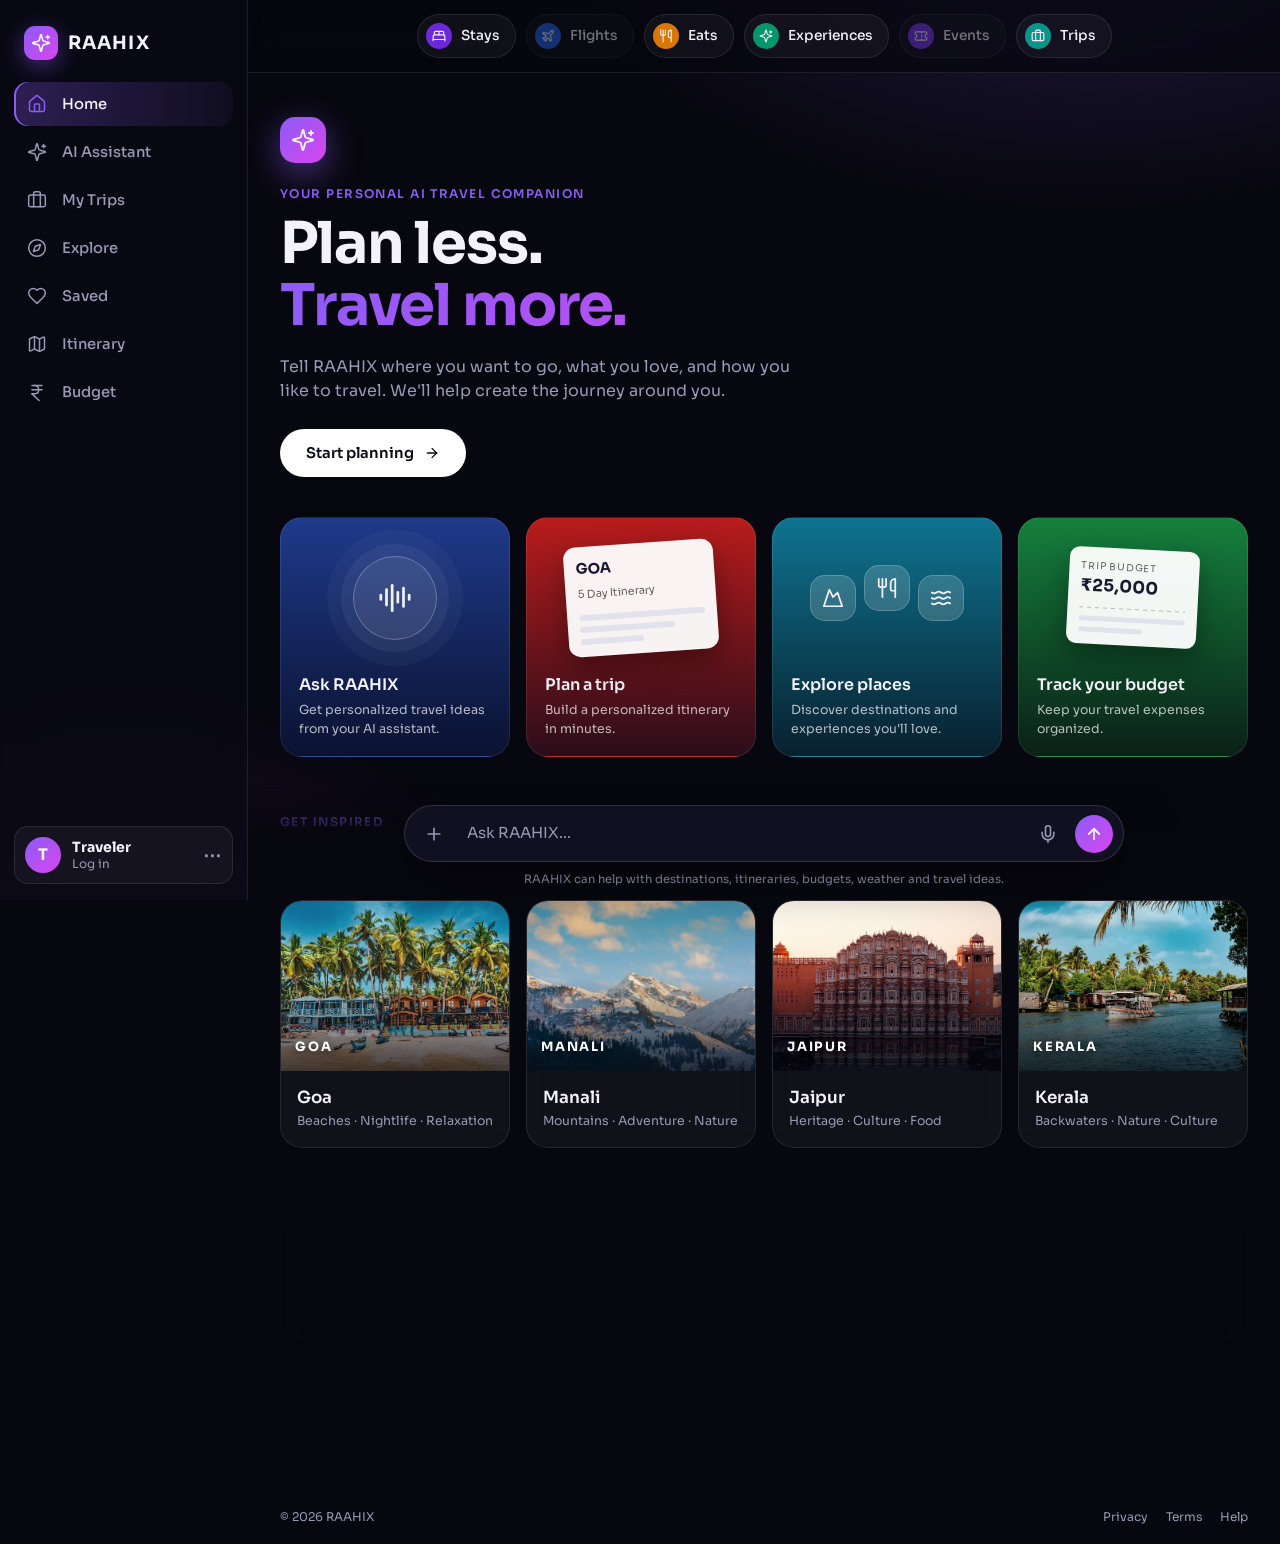
==== frontend/index.html @ d5798caa "RAAHIX frontend complete" ====
<!DOCTYPE html>
<html lang="en">
<head>
    <meta charset="UTF-8">
    <meta name="viewport" content="width=device-width, initial-scale=1.0">
    <title>RAAHIX — Your AI Travel Companion</title>
    <link rel="stylesheet" href="css/style.css">
</head>
<body>

    <div id="sidebar"></div>

    <main class="main-content">

        <!-- TOP CATEGORIES -->
        <header class="topbar">
            <div class="category-scroll">
                <a href="explore.html?cat=Stays" class="category"><span class="category-icon stay" data-icon="bed"></span>Stays</a>
                <button class="category" disabled title="Coming soon"><span class="category-icon flight" data-icon="plane"></span>Flights</button>
                <a href="explore.html?cat=Restaurants" class="category"><span class="category-icon food" data-icon="utensils"></span>Eats</a>
                <a href="explore.html?cat=Experiences" class="category"><span class="category-icon experience" data-icon="sparkles"></span>Experiences</a>
                <button class="category" disabled title="Coming soon"><span class="category-icon event" data-icon="ticket"></span>Events</button>
                <a href="dashboard.html" class="category"><span class="category-icon trip" data-icon="briefcase"></span>Trips</a>
            </div>
        </header>

        <section class="content-area">

            <!-- WELCOME -->
            <div class="welcome-section">
                <div class="welcome-icon" data-icon="sparkles"></div>
                <p class="eyebrow">YOUR PERSONAL AI TRAVEL COMPANION</p>
                <h1>Plan less. <span>Travel more.</span></h1>
                <p class="welcome-text">
                    Tell RAAHIX where you want to go, what you love,
                    and how you like to travel. We'll help create
                    the journey around you.
                </p>
                <a href="create-trip.html" class="setup-btn">Start planning <span data-icon="arrow-right"></span></a>
            </div>

            <!-- QUICK CARDS -->
            <div class="quick-cards">

                <a href="assistant.html" class="quick-card assistant-card">
                    <div class="card-visual">
                        <div class="voice-circle" data-icon="voice"></div>
                    </div>
                    <div class="quick-card-content">
                        <h3>Ask RAAHIX</h3>
                        <p>Get personalized travel ideas from your AI assistant.</p>
                    </div>
                    <span class="arrow" data-icon="arrow-right"></span>
                </a>

                <a href="create-trip.html" class="quick-card itinerary-card">
                    <div class="card-visual">
                        <div class="mini-itinerary">
                            <strong>GOA</strong>
                            <small>5 Day Itinerary</small>
                            <div class="mini-lines"><i></i><i></i><i></i></div>
                        </div>
                    </div>
                    <div class="quick-card-content">
                        <h3>Plan a trip</h3>
                        <p>Build a personalized itinerary in minutes.</p>
                    </div>
                    <span class="arrow" data-icon="arrow-right"></span>
                </a>

                <a href="explore.html" class="quick-card explore-card">
                    <div class="card-visual">
                        <div class="destination-pills">
                            <span data-icon="mountain"></span>
                            <span data-icon="utensils"></span>
                            <span data-icon="waves"></span>
                        </div>
                    </div>
                    <div class="quick-card-content">
                        <h3>Explore places</h3>
                        <p>Discover destinations and experiences you'll love.</p>
                    </div>
                    <span class="arrow" data-icon="arrow-right"></span>
                </a>

                <a href="budget.html" class="quick-card budget-card">
                    <div class="card-visual">
                        <div class="receipt">
                            <small>TRIP BUDGET</small>
                            <strong>₹25,000</strong>
                            <div></div>
                            <i></i>
                            <i></i>
                        </div>
                    </div>
                    <div class="quick-card-content">
                        <h3>Track your budget</h3>
                        <p>Keep your travel expenses organized.</p>
                    </div>
                    <span class="arrow" data-icon="arrow-right"></span>
                </a>

            </div>

            <!-- DESTINATIONS -->
            <section class="discover-section">

                <div class="section-header">
                    <div>
                        <p class="eyebrow">GET INSPIRED</p>
                        <h2>Where will you go next?</h2>
                    </div>
                    <a href="explore.html" class="view-all">View all →</a>
                </div>

                <div class="destination-grid">

                    <article class="destination-card">
                        <div class="destination-image goa"><span>GOA</span></div>
                        <div class="destination-details">
                            <h3>Goa</h3>
                            <p>Beaches · Nightlife · Relaxation</p>
                        </div>
                    </article>

                    <article class="destination-card">
                        <div class="destination-image manali"><span>MANALI</span></div>
                        <div class="destination-details">
                            <h3>Manali</h3>
                            <p>Mountains · Adventure · Nature</p>
                        </div>
                    </article>

                    <article class="destination-card">
                        <div class="destination-image jaipur"><span>JAIPUR</span></div>
                        <div class="destination-details">
                            <h3>Jaipur</h3>
                            <p>Heritage · Culture · Food</p>
                        </div>
                    </article>

                    <article class="destination-card">
                        <div class="destination-image kerala"><span>KERALA</span></div>
                        <div class="destination-details">
                            <h3>Kerala</h3>
                            <p>Backwaters · Nature · Culture</p>
                        </div>
                    </article>

                </div>

            </section>

            <!-- AI BANNER -->
            <section class="ai-banner">
                <div class="ai-banner-icon" data-icon="sparkles"></div>
                <div class="ai-banner-content">
                    <p class="eyebrow">RAAHIX AI</p>
                    <h2>Not sure where to go?</h2>
                    <p>
                        Tell us your mood, budget and available time.
                        RAAHIX will help you discover your next adventure.
                    </p>
                </div>
                <a href="assistant.html" class="ai-banner-btn">Ask RAAHIX →</a>
            </section>

        </section>


        <!-- CHAT INPUT -->
        <div class="chat-area">
            <div class="chat-box">
                <button class="chat-add" aria-label="Add" data-icon="plus"></button>
                <input type="text" placeholder="Ask RAAHIX...">
                <button class="chat-mic" aria-label="Voice" data-icon="mic"></button>
                <button class="chat-send" aria-label="Send" data-icon="arrow-up"></button>
            </div>
            <p class="chat-note">
                RAAHIX can help with destinations, itineraries, budgets, weather and travel ideas.
            </p>
        </div>

        <!-- FOOTER -->
        <footer class="app-footer">
            <span>© 2026 RAAHIX</span>
            <div>
                <a href="#">Privacy</a>
                <a href="#">Terms</a>
                <a href="#">Help</a>
            </div>
        </footer>

    </main>

    <script src="js/sidebar.js"></script>
    <script src="js/icons.js"></script>
    <script src="js/main.js"></script>
</body>
</html>
---- frontend/css/style.css ----
@import url("https://fonts.googleapis.com/css2?family=Sora:wght@400;500;600;700&display=swap");

:root {
  --bg: #07070f;
  --bg-2: #0d0d1c;
  --panel: rgba(255, 255, 255, 0.045);
  --panel-hover: rgba(255, 255, 255, 0.08);
  --line: rgba(255, 255, 255, 0.09);
  --text: #f3f2fb;
  --muted: #9a98b5;
  --violet: #8b5cf6;
  --violet-2: #6d28d9;
  --pink: #d946ef;
  --grad: linear-gradient(135deg, #8b5cf6, #d946ef);
  --sidebar-w: 248px;
  --r-lg: 22px;
  --r-md: 14px;
}

* { box-sizing: border-box; margin: 0; padding: 0; }
html { scroll-behavior: smooth; }

body {
  font-family: "Sora", system-ui, -apple-system, "Segoe UI", sans-serif;
  background:
    radial-gradient(900px 500px at 85% -10%, rgba(139, 92, 246, 0.22), transparent 60%),
    radial-gradient(700px 500px at 10% 110%, rgba(217, 70, 239, 0.12), transparent 60%),
    var(--bg);
  background-attachment: fixed;
  color: var(--text);
  min-height: 100vh;
  line-height: 1.5;
}

a { color: inherit; text-decoration: none; }
button { font: inherit; color: inherit; cursor: pointer; border: 0; background: none; }
:focus-visible { outline: 2px solid var(--violet); outline-offset: 2px; }

/* ============ SIDEBAR ============ */
.sidebar {
  position: fixed; inset: 0 auto 0 0;
  width: var(--sidebar-w);
  display: flex; flex-direction: column; justify-content: space-between;
  padding: 22px 14px 16px;
  background: rgba(10, 10, 22, 0.72);
  backdrop-filter: blur(22px);
  -webkit-backdrop-filter: blur(22px);
  border-right: 1px solid var(--line);
  z-index: 50;
}

.brand { display: flex; align-items: center; gap: 10px; padding: 4px 10px 22px; font-weight: 700; font-size: 1.15rem; letter-spacing: 0.06em; }
.brand-icon {
  width: 34px; height: 34px; border-radius: 11px;
  display: grid; place-items: center;
  background: var(--grad); font-size: 1rem;
  box-shadow: 0 6px 22px rgba(139, 92, 246, 0.45);
}

.sidebar-nav, .sidebar-bottom { display: flex; flex-direction: column; gap: 4px; }
.sidebar-nav { flex: 1; }

.nav-item {
  display: flex; align-items: center; gap: 14px;
  padding: 11px 12px; border-radius: var(--r-md);
  color: var(--muted); font-size: 0.92rem; font-weight: 500;
  transition: background 0.15s, color 0.15s;
}
.nav-item span:first-child { width: 22px; text-align: center; font-size: 1.05rem; }
.nav-item:hover { background: var(--panel); color: var(--text); }
.nav-item.active {
  background: linear-gradient(90deg, rgba(139, 92, 246, 0.28), rgba(139, 92, 246, 0.06));
  color: var(--text);
  box-shadow: inset 2px 0 0 var(--violet);
}

.profile-mini {
  display: flex; align-items: center; gap: 11px;
  margin-top: 10px; padding: 10px;
  background: var(--panel); border: 1px solid var(--line);
  border-radius: var(--r-md);
  transition: background 0.15s;
}
.profile-mini:hover { background: var(--panel-hover); }
.profile-avatar {
  width: 36px; height: 36px; border-radius: 50%;
  display: grid; place-items: center;
  background: var(--grad); font-weight: 700; flex-shrink: 0;
}
.profile-info { display: flex; flex-direction: column; line-height: 1.25; min-width: 0; }
.profile-info strong { font-size: 0.88rem; }
.profile-info small { color: var(--muted); font-size: 0.75rem; }
.more-icon { margin-left: auto; color: var(--muted); font-size: 0.7rem; letter-spacing: 1px; }

/* ============ MAIN ============ */
.main-content {
  margin-left: var(--sidebar-w);
  min-height: 100vh;
  display: flex; flex-direction: column;
}

.topbar {
  position: sticky; top: 0; z-index: 40;
  padding: 14px 32px;
  background: rgba(7, 7, 15, 0.7);
  backdrop-filter: blur(18px);
  -webkit-backdrop-filter: blur(18px);
  border-bottom: 1px solid var(--line);
}
.category-scroll {
  display: flex; justify-content: center; gap: 10px;
  overflow-x: auto; scrollbar-width: none;
}
.category-scroll::-webkit-scrollbar { display: none; }

.category {
  display: inline-flex; align-items: center; gap: 9px;
  padding: 8px 16px 8px 8px; border-radius: 999px;
  background: var(--panel); border: 1px solid var(--line);
  font-size: 0.86rem; font-weight: 500; white-space: nowrap;
  transition: background 0.15s, border-color 0.15s;
}
.category:hover { background: var(--panel-hover); }
.category.active { background: rgba(139, 92, 246, 0.18); border-color: rgba(139, 92, 246, 0.6); }
.category-icon {
  width: 26px; height: 26px; border-radius: 50%;
  display: grid; place-items: center; font-size: 0.8rem;
}
.category-icon.stay { background: #6d28d9; }
.category-icon.flight { background: #2563eb; }
.category-icon.food { background: #d97706; }
.category-icon.experience { background: #059669; }
.category-icon.event { background: #7c3aed; }
.category-icon.trip { background: #0d9488; }

.content-area {
  flex: 1;
  width: 100%; max-width: 1120px; margin: 0 auto;
  padding: 44px 32px 24px;
}

/* ============ WELCOME ============ */
.welcome-section { max-width: 720px; margin-bottom: 40px; }
.welcome-icon {
  width: 46px; height: 46px; border-radius: 15px;
  display: grid; place-items: center; margin-bottom: 22px;
  background: var(--grad); font-size: 1.2rem;
  box-shadow: 0 10px 34px rgba(139, 92, 246, 0.5);
}
.eyebrow { font-size: 0.75rem; letter-spacing: 0.12em; color: var(--violet); font-weight: 600; margin-bottom: 10px; }
.welcome-section h1 { font-size: clamp(2.2rem, 5vw, 3.6rem); line-height: 1.08; font-weight: 700; letter-spacing: -0.02em; }
.welcome-section h1 span {
  display: block;
  background: var(--grad); -webkit-background-clip: text; background-clip: text;
  -webkit-text-fill-color: transparent; color: transparent;
}
.welcome-text { margin: 18px 0 26px; color: var(--muted); max-width: 520px; font-size: 1rem; }
.setup-btn {
  display: inline-flex; align-items: center; gap: 10px;
  padding: 13px 26px; border-radius: 999px;
  background: #fff; color: #0b0b16; font-weight: 600; font-size: 0.92rem;
  transition: transform 0.15s, box-shadow 0.15s;
}
.setup-btn:hover { transform: translateY(-2px); box-shadow: 0 12px 30px rgba(139, 92, 246, 0.4); }

/* ============ QUICK CARDS ============ */
.quick-cards {
  display: grid; grid-template-columns: repeat(4, 1fr);
  gap: 16px; margin-bottom: 56px;
}
.quick-card {
  position: relative; display: flex; flex-direction: column;
  min-height: 240px; border-radius: var(--r-lg); overflow: hidden;
  border: 1px solid var(--line);
  transition: transform 0.2s, border-color 0.2s;
}
.quick-card:hover { transform: translateY(-4px); border-color: rgba(255, 255, 255, 0.25); }
.assistant-card { background: linear-gradient(180deg, #1e3a8a, #0b1230); }
.itinerary-card { background: linear-gradient(180deg, #b91c1c, #2a0d1a); }
.explore-card { background: linear-gradient(180deg, #0e7490, #08202f); }
.budget-card { background: linear-gradient(180deg, #15803d, #0a2016); }

.card-visual { flex: 1; display: grid; place-items: center; padding: 18px 18px 0; }
.quick-card-content { padding: 14px 18px 18px; }
.quick-card-content h3 { font-size: 1rem; font-weight: 600; margin-bottom: 4px; }
.quick-card-content p { font-size: 0.78rem; color: rgba(255, 255, 255, 0.7); }
.arrow {
  position: absolute; top: 14px; right: 14px;
  width: 30px; height: 30px; border-radius: 50%;
  display: grid; place-items: center;
  background: rgba(255, 255, 255, 0.16); backdrop-filter: blur(8px);
  opacity: 0; transform: translateX(-4px); transition: 0.2s;
}
.quick-card:hover .arrow { opacity: 1; transform: none; }

.voice-circle {
  width: 84px; height: 84px; border-radius: 50%;
  display: grid; place-items: center; font-size: 1.6rem;
  background: rgba(255, 255, 255, 0.14); border: 1px solid rgba(255, 255, 255, 0.25);
  box-shadow: 0 0 0 12px rgba(255, 255, 255, 0.05), 0 0 0 26px rgba(255, 255, 255, 0.03);
}
.mini-itinerary {
  width: 100%; max-width: 150px; padding: 12px; border-radius: 12px;
  background: rgba(255, 255, 255, 0.95); color: #1a1a2e;
  transform: rotate(-4deg); box-shadow: 0 12px 28px rgba(0, 0, 0, 0.35);
}
.mini-itinerary strong { display: block; font-size: 0.9rem; }
.mini-itinerary small { color: #666; font-size: 0.68rem; }
.mini-lines { margin-top: 10px; display: grid; gap: 6px; }
.mini-lines i { height: 6px; border-radius: 3px; background: #e2e2ec; }
.mini-lines i:nth-child(2) { width: 75%; }
.mini-lines i:nth-child(3) { width: 50%; }

.destination-pills { display: flex; gap: 8px; }
.destination-pills span {
  width: 46px; height: 46px; border-radius: 15px;
  display: grid; place-items: center; font-size: 1.4rem;
  background: rgba(255, 255, 255, 0.16); border: 1px solid rgba(255, 255, 255, 0.2);
}
.destination-pills span:nth-child(2) { transform: translateY(-10px); }

.receipt {
  width: 100%; max-width: 130px; padding: 12px; border-radius: 10px;
  background: rgba(255, 255, 255, 0.95); color: #1a1a2e;
  transform: rotate(3deg); box-shadow: 0 12px 28px rgba(0, 0, 0, 0.35);
}
.receipt small { display: block; font-size: 0.6rem; color: #666; letter-spacing: 0.08em; }
.receipt strong { font-size: 1.05rem; }
.receipt div { height: 1px; margin: 8px 0; background: repeating-linear-gradient(90deg, #bbb 0 4px, transparent 4px 8px); }
.receipt i { display: block; height: 5px; margin-top: 6px; border-radius: 3px; background: #e2e2ec; }
.receipt i + i { width: 60%; }

/* ============ DESTINATIONS ============ */
.discover-section { margin-bottom: 48px; }
.section-header { display: flex; justify-content: space-between; align-items: flex-end; margin-bottom: 20px; }
.section-header h2 { font-size: 1.6rem; font-weight: 700; letter-spacing: -0.01em; }
.view-all { color: var(--violet); font-size: 0.88rem; font-weight: 500; }
.view-all:hover { text-decoration: underline; }

.destination-grid { display: grid; grid-template-columns: repeat(4, 1fr); gap: 16px; }
.destination-card {
  border-radius: var(--r-lg); overflow: hidden;
  background: var(--panel); border: 1px solid var(--line);
  backdrop-filter: blur(12px);
  transition: transform 0.2s, border-color 0.2s;
}
.destination-card:hover { transform: translateY(-4px); border-color: rgba(139, 92, 246, 0.6); }
.destination-image {
  height: 170px; display: flex; align-items: flex-end; padding: 14px;
  font-weight: 700; letter-spacing: 0.14em; font-size: 0.8rem;
}
.destination-image.goa { background: linear-gradient(160deg, #f59e0b, #0ea5e9 70%, #0c4a6e); }
.destination-image.manali { background: linear-gradient(160deg, #94a3b8, #3b82f6 55%, #1e1b4b); }
.destination-image.jaipur { background: linear-gradient(160deg, #fb7185, #f97316 55%, #7c2d12); }
.destination-image.kerala { background: linear-gradient(160deg, #a3e635, #059669 55%, #064e3b); }
.destination-details { padding: 14px 16px 16px; }
.destination-details h3 { font-size: 1.05rem; font-weight: 600; }
.destination-details p { font-size: 0.78rem; color: var(--muted); margin-top: 2px; }

/* ============ AI BANNER ============ */
.ai-banner {
  display: flex; align-items: center; gap: 22px;
  padding: 28px 30px; border-radius: var(--r-lg);
  background: linear-gradient(120deg, rgba(109, 40, 217, 0.4), rgba(217, 70, 239, 0.16));
  border: 1px solid rgba(139, 92, 246, 0.4);
  backdrop-filter: blur(16px);
}
.ai-banner-icon {
  width: 56px; height: 56px; flex-shrink: 0; border-radius: 18px;
  display: grid; place-items: center; font-size: 1.5rem;
  background: var(--grad); box-shadow: 0 10px 30px rgba(139, 92, 246, 0.5);
}
.ai-banner-content { flex: 1; }
.ai-banner-content h2 { font-size: 1.35rem; margin-bottom: 4px; }
.ai-banner-content p:last-child { color: rgba(255, 255, 255, 0.72); font-size: 0.9rem; max-width: 520px; }
.ai-banner-btn {
  padding: 12px 24px; border-radius: 999px; white-space: nowrap;
  background: #fff; color: #0b0b16; font-weight: 600; font-size: 0.9rem;
  transition: transform 0.15s;
}
.ai-banner-btn:hover { transform: translateY(-2px); }

/* ============ CHAT INPUT ============ */
.chat-area {
  position: sticky; bottom: 0; z-index: 30;
  padding: 18px 32px 12px; text-align: center;
  background: linear-gradient(180deg, transparent, var(--bg) 45%);
}
.chat-box {
  display: flex; align-items: center; gap: 8px;
  max-width: 720px; margin: 0 auto; padding: 8px 10px;
  background: rgba(20, 20, 40, 0.75);
  border: 1px solid rgba(255, 255, 255, 0.14); border-radius: 999px;
  backdrop-filter: blur(20px); -webkit-backdrop-filter: blur(20px);
  box-shadow: 0 16px 50px rgba(0, 0, 0, 0.5);
  transition: border-color 0.2s, box-shadow 0.2s;
}
.chat-box:focus-within { border-color: var(--violet); box-shadow: 0 16px 50px rgba(139, 92, 246, 0.28); }
.chat-box input {
  flex: 1; min-width: 0; background: none; border: 0; outline: none;
  color: var(--text); font: inherit; font-size: 0.95rem; padding: 8px 6px;
}
.chat-box input::placeholder { color: var(--muted); }
.chat-add, .chat-mic, .chat-send {
  width: 38px; height: 38px; border-radius: 50%; flex-shrink: 0;
  display: grid; place-items: center; font-size: 1.1rem;
  transition: background 0.15s;
}
.chat-add, .chat-mic { color: var(--muted); }
.chat-add:hover, .chat-mic:hover { background: var(--panel-hover); color: var(--text); }
.chat-send { background: var(--grad); font-weight: 700; }
.chat-send:hover { filter: brightness(1.12); }
.chat-note { margin-top: 9px; font-size: 0.72rem; color: var(--muted); }

/* ============ FOOTER ============ */
.app-footer {
  display: flex; justify-content: space-between; align-items: center;
  padding: 10px 32px 18px; font-size: 0.75rem; color: var(--muted);
}
.app-footer div { display: flex; gap: 18px; }
.app-footer a:hover { color: var(--text); }

/* ============ RESPONSIVE ============ */
@media (max-width: 1100px) {
  .quick-cards, .destination-grid { grid-template-columns: repeat(2, 1fr); }
}

/* icon-only sidebar on tablets */
@media (max-width: 900px) {
  :root { --sidebar-w: 72px; }
  .brand span, .nav-item span:last-child, .profile-info, .more-icon { display: none; }
  .brand { justify-content: center; padding-inline: 0; }
  .nav-item { justify-content: center; padding: 12px 0; }
  .profile-mini { justify-content: center; padding: 8px; background: none; border: 0; }
  .ai-banner { flex-wrap: wrap; }
}

/* bottom navigation on phones */
@media (max-width: 600px) {
  .sidebar {
    inset: auto 0 0 0; width: 100%; height: 62px;
    flex-direction: row; align-items: center; padding: 0 6px;
    border-right: 0; border-top: 1px solid var(--line);
  }
  .brand, .sidebar-bottom { display: none; }
  .sidebar-nav { flex-direction: row; justify-content: space-around; overflow-x: auto; scrollbar-width: none; }
  .nav-item { padding: 10px 12px; }
  .main-content { margin-left: 0; padding-bottom: 62px; }
  .topbar { padding: 10px 14px; }
  .category-scroll { justify-content: flex-start; }
  .content-area { padding: 28px 16px 16px; }
  .quick-cards { grid-template-columns: repeat(2, 1fr); gap: 12px; }
  .quick-card { min-height: 200px; }
  .destination-grid { grid-template-columns: 1fr 1fr; gap: 12px; }
  .destination-image { height: 120px; }
  .ai-banner { padding: 22px 18px; }
  .ai-banner-btn { width: 100%; text-align: center; }
  .chat-area { bottom: 62px; padding: 12px 14px 8px; }
  .chat-note, .app-footer { display: none; }
}

@media (prefers-reduced-motion: reduce) {
  * { transition: none !important; scroll-behavior: auto !important; }
}

/* ============ ASSISTANT PAGE ============ */
.chat-page { height: 100vh; }

.chat-topbar { display: flex; align-items: center; justify-content: space-between; gap: 12px; }
.chat-title { font-size: 0.9rem; font-weight: 600; padding: 8px 12px; border-radius: 10px; }
.chat-title:hover { background: var(--panel); }

.trip-chips {
  display: flex; gap: 2px; padding: 4px;
  background: var(--panel); border: 1px solid var(--line); border-radius: 999px;
}
.chip { padding: 6px 16px; border-radius: 999px; font-size: 0.8rem; color: var(--muted); transition: 0.15s; }
.chip:hover { background: var(--panel-hover); color: var(--text); }

.create-trip-btn {
  padding: 9px 18px; border-radius: 999px; font-size: 0.85rem; font-weight: 600;
  background: #fff; color: #0b0b16; white-space: nowrap;
}

.chat-stage { flex: 1; overflow-y: auto; display: flex; flex-direction: column; }
.chat-hero { margin: auto; text-align: center; max-width: 520px; padding: 32px 24px; }
.chat-hero .welcome-icon { margin: 0 auto 22px; }
.chat-hero h1 { font-size: clamp(1.8rem, 4vw, 2.6rem); font-weight: 700; letter-spacing: -0.02em; }
.chat-hero p { color: var(--muted); margin: 12px 0 22px; }
.setup-pill {
  display: inline-block; padding: 8px 18px; border-radius: 999px; font-size: 0.82rem;
  background: var(--panel); border: 1px solid var(--line); transition: 0.15s;
}
.setup-pill:hover { background: var(--panel-hover); }

.messages { width: 100%; max-width: 720px; margin: 0 auto; padding: 24px 24px 8px; display: flex; flex-direction: column; gap: 14px; }
.msg { max-width: 85%; padding: 12px 16px; border-radius: 18px; font-size: 0.93rem; line-height: 1.55; }
.msg.user { align-self: flex-end; background: var(--grad); border-bottom-right-radius: 6px; }
.msg.bot { align-self: flex-start; background: var(--panel); border: 1px solid var(--line); border-bottom-left-radius: 6px; }

@media (max-width: 600px) {
  .chat-title, .create-trip-btn { display: none; }
  .chat-topbar { justify-content: center; }
}


/* ============ PAGE HEADER, TABS, EMPTY STATES ============ */
.page-head { display: flex; justify-content: space-between; align-items: center; margin-bottom: 24px; }
.page-head h1 { font-size: 1.9rem; font-weight: 700; letter-spacing: -0.01em; }

.tabs { display: flex; gap: 22px; border-bottom: 1px solid var(--line); margin-bottom: 22px; }
.tab {
  padding: 10px 2px; margin-bottom: -1px;
  color: var(--muted); font-weight: 500; font-size: 0.92rem;
  border-bottom: 2px solid transparent; transition: 0.15s;
}
.tab:hover { color: var(--text); }
.tab.active { color: var(--text); border-color: var(--violet); }

.tab-panel { display: none; }
.tab-panel.active { display: block; }

.filter-row { display: flex; justify-content: space-between; align-items: center; }

.toggle { display: inline-flex; align-items: center; gap: 10px; font-size: 0.85rem; color: var(--muted); cursor: pointer; }
.toggle input { position: absolute; opacity: 0; }
.toggle-track {
  width: 38px; height: 22px; border-radius: 999px; position: relative;
  background: var(--panel-hover); border: 1px solid var(--line); transition: 0.2s;
}
.toggle-track::after {
  content: ""; position: absolute; top: 2px; left: 2px;
  width: 16px; height: 16px; border-radius: 50%; background: #fff; transition: 0.2s;
}
.toggle input:checked + .toggle-track { background: var(--violet); }
.toggle input:checked + .toggle-track::after { transform: translateX(16px); }
.toggle input:focus-visible + .toggle-track { outline: 2px solid var(--violet); outline-offset: 2px; }

.filter-select {
  background: var(--panel); border: 1px solid var(--line); color: var(--text);
  border-radius: 10px; padding: 7px 12px; font: inherit; font-size: 0.85rem;
}
.filter-select option { background: #12121f; }

.empty-state { text-align: center; padding: 64px 20px; }
.empty-art {
  width: 96px; height: 96px; margin: 0 auto 20px; border-radius: 26px;
  display: grid; place-items: center; font-size: 3rem;
  background: linear-gradient(135deg, rgba(139, 92, 246, 0.3), rgba(217, 70, 239, 0.15));
  border: 1px solid rgba(139, 92, 246, 0.4);
}
.empty-state h3 { font-size: 1.1rem; margin-bottom: 6px; }
.empty-state p { color: var(--muted); font-size: 0.9rem; margin-bottom: 22px; }

/* ============ FORM PAGE ============ */
.form-page { max-width: 720px; }
.page-sub { color: var(--muted); font-size: 0.92rem; margin-top: 4px; }

.trip-form {
  display: flex; flex-direction: column; gap: 20px;
  padding: 28px; border-radius: var(--r-lg);
  background: var(--panel); border: 1px solid var(--line);
  backdrop-filter: blur(14px);
}
.field { display: flex; flex-direction: column; gap: 8px; flex: 1; }
.field-row { display: flex; gap: 16px; }
.field label { font-size: 0.85rem; font-weight: 500; color: var(--muted); }

.field input, .field select {
  width: 100%; padding: 12px 14px; font: inherit; font-size: 0.95rem;
  color: var(--text); background: rgba(255, 255, 255, 0.05);
  border: 1px solid var(--line); border-radius: var(--r-md); outline: none;
  color-scheme: dark; transition: border-color 0.15s, box-shadow 0.15s;
}
.field input::placeholder { color: #6f6d88; }
.field input:focus, .field select:focus {
  border-color: var(--violet); box-shadow: 0 0 0 3px rgba(139, 92, 246, 0.22);
}
.field input.invalid { border-color: #f87171; }
.field select option { background: #12121f; }

.style-chips { display: flex; flex-wrap: wrap; gap: 8px; }
.style-chip {
  padding: 8px 16px; border-radius: 999px; font-size: 0.85rem;
  background: var(--panel); border: 1px solid var(--line); color: var(--muted);
  transition: 0.15s;
}
.style-chip:hover { color: var(--text); background: var(--panel-hover); }
.style-chip.selected {
  color: var(--text); background: rgba(139, 92, 246, 0.25); border-color: var(--violet);
}

.form-message { min-height: 1.2em; font-size: 0.88rem; }
.form-message.error { color: #f87171; }
.form-message.success { color: #4ade80; }
.form-message a { text-decoration: underline; }

.form-actions { display: flex; justify-content: flex-end; align-items: center; gap: 12px; }
.btn-primary {
  padding: 12px 28px; border-radius: 999px; font-weight: 600; font-size: 0.92rem;
  background: var(--grad); transition: transform 0.15s, filter 0.15s;
}
.btn-primary:hover { transform: translateY(-2px); filter: brightness(1.1); }
.btn-ghost { padding: 12px 20px; border-radius: 999px; color: var(--muted); font-size: 0.92rem; }
.btn-ghost:hover { color: var(--text); }

@media (max-width: 600px) {
  .field-row { flex-direction: column; gap: 20px; }
  .trip-form { padding: 20px 16px; }
}

/* ============ TRIP CARDS ============ */
.trip-list { display: grid; grid-template-columns: repeat(auto-fill, minmax(260px, 1fr)); gap: 16px; margin-top: 22px; }
.trip-list:empty { display: none; }

.trip-card {
  display: flex; flex-direction: column; overflow: hidden;
  border-radius: var(--r-lg); background: var(--panel); border: 1px solid var(--line);
  transition: transform 0.2s, border-color 0.2s;
}
.trip-card:hover { transform: translateY(-3px); border-color: rgba(139, 92, 246, 0.6); }

.trip-cover { height: 110px; padding: 12px; display: flex; align-items: flex-start; }
.cover-0 { background: linear-gradient(135deg, #f59e0b, #0ea5e9); }
.cover-1 { background: linear-gradient(135deg, #94a3b8, #3b82f6 60%, #1e1b4b); }
.cover-2 { background: linear-gradient(135deg, #fb7185, #f97316); }
.cover-3 { background: linear-gradient(135deg, #a3e635, #059669); }
.cover-4 { background: linear-gradient(135deg, #8b5cf6, #d946ef); }
.cover-5 { background: linear-gradient(135deg, #22d3ee, #6d28d9); }

.trip-badge {
  padding: 4px 10px; border-radius: 999px; font-size: 0.72rem; font-weight: 600;
  background: rgba(0, 0, 0, 0.45); backdrop-filter: blur(8px);
}

.trip-body { padding: 16px; display: flex; flex-direction: column; gap: 6px; flex: 1; }
.trip-title { font-size: 1.15rem; font-weight: 600; }
.trip-title:hover { text-decoration: underline; }
.trip-dates, .trip-meta { font-size: 0.82rem; color: var(--muted); }

.trip-tags { display: flex; flex-wrap: wrap; gap: 6px; margin-top: 4px; }
.trip-tags span { padding: 3px 10px; border-radius: 999px; font-size: 0.72rem; background: rgba(139, 92, 246, 0.18); }

.trip-delete {
  align-self: flex-start; margin-top: auto; padding: 6px 0 0;
  font-size: 0.8rem; color: var(--muted);
}
.trip-delete:hover { color: #f87171; }

.list-note { grid-column: 1 / -1; text-align: center; color: var(--muted); padding: 40px 0; }

/* ============ BUDGET ============ */
.stat-grid.three { grid-template-columns: repeat(3, 1fr); margin-bottom: 18px; }

.progress { height: 10px; border-radius: 999px; background: var(--panel-hover); overflow: hidden; margin-bottom: 8px; }
.progress-bar { height: 100%; width: 0; background: var(--grad); transition: width 0.4s; }
.progress-bar.over { background: #f87171; }
.progress-note { color: var(--muted); font-size: 0.85rem; margin-bottom: 28px; }

.budget-grid { display: grid; grid-template-columns: 1fr 1fr; gap: 16px; align-items: start; }
.panel-card {
  padding: 22px; border-radius: var(--r-lg);
  background: var(--panel); border: 1px solid var(--line);
}
.panel-card h2 { font-size: 1.05rem; margin-bottom: 16px; }

.chart-wrap { position: relative; height: 300px; }
.chart-wrap[hidden] { display: none; }

.expense-form { display: grid; grid-template-columns: 1fr 1fr; gap: 10px; }
.expense-form input, .expense-form select {
  width: 100%; padding: 11px 14px; font: inherit; font-size: 0.9rem;
  color: var(--text); background: rgba(255, 255, 255, 0.05);
  border: 1px solid var(--line); border-radius: var(--r-md); outline: none; color-scheme: dark;
}
.expense-form input:focus, .expense-form select:focus { border-color: var(--violet); box-shadow: 0 0 0 3px rgba(139, 92, 246, 0.22); }
.expense-form select option { background: #12121f; }
.expense-form #expNote, .expense-form button { grid-column: 1 / -1; }
.expense-form .btn-primary { padding: 11px; }

.expense-list { list-style: none; margin-top: 14px; display: flex; flex-direction: column; gap: 6px; max-height: 280px; overflow-y: auto; }
.expense-list li {
  display: flex; align-items: center; gap: 10px; padding: 10px 12px;
  border-radius: 10px; background: rgba(255, 255, 255, 0.04); font-size: 0.88rem;
}
.cat-dot { width: 10px; height: 10px; border-radius: 50%; flex-shrink: 0; }
.exp-text { flex: 1; min-width: 0; overflow: hidden; text-overflow: ellipsis; white-space: nowrap; }
.exp-text small { color: var(--muted); margin-left: 6px; }
.exp-amount { font-weight: 600; }
.exp-remove { color: var(--muted); font-size: 0.78rem; }
.exp-remove:hover { color: #f87171; }

@media (max-width: 900px) { .budget-grid { grid-template-columns: 1fr; } }
@media (max-width: 500px) {
  .stat-grid.three { grid-template-columns: 1fr; }
  .expense-form { grid-template-columns: 1fr; }
}

/* ============ EXPLORE ============ */
.explore-bar { display: flex; gap: 12px; margin-bottom: 22px; }
.search-input {
  flex: 1; min-width: 0; padding: 11px 16px; font: inherit; font-size: 0.92rem;
  color: var(--text); background: var(--panel); border: 1px solid var(--line);
  border-radius: 999px; outline: none; transition: border-color 0.15s, box-shadow 0.15s;
}
.search-input::placeholder { color: #6f6d88; }
.search-input:focus { border-color: var(--violet); box-shadow: 0 0 0 3px rgba(139, 92, 246, 0.22); }

.result-count { color: var(--muted); font-size: 0.85rem; margin-bottom: 14px; }

.place-grid { display: grid; grid-template-columns: repeat(auto-fill, minmax(230px, 1fr)); gap: 16px; }

.place-card {
  display: flex; flex-direction: column; overflow: hidden;
  border-radius: var(--r-lg); background: var(--panel); border: 1px solid var(--line);
  transition: transform 0.2s, border-color 0.2s;
}
.place-card:hover { transform: translateY(-3px); border-color: rgba(139, 92, 246, 0.6); }

.place-cover {
  position: relative; height: 130px;
  display: grid; place-items: center; font-size: 3rem;
}
.place-cat {
  position: absolute; left: 12px; top: 12px;
  padding: 4px 10px; border-radius: 999px; font-size: 0.72rem; font-weight: 600;
  background: rgba(0, 0, 0, 0.45); backdrop-filter: blur(8px);
}
.heart-btn {
  position: absolute; right: 10px; top: 10px;
  width: 34px; height: 34px; border-radius: 50%;
  display: grid; place-items: center; font-size: 1.05rem;
  background: rgba(0, 0, 0, 0.45); backdrop-filter: blur(8px);
  transition: transform 0.15s, background 0.15s;
}
.heart-btn:hover { transform: scale(1.1); }
.heart-btn[aria-pressed="true"] { background: #fff; color: #e11d48; }

.place-body { padding: 14px 16px 16px; }
.place-body h3 { font-size: 1rem; font-weight: 600; }
.place-city { color: var(--violet); font-size: 0.8rem; margin: 2px 0 6px; }
.place-tags { color: var(--muted); font-size: 0.78rem; }

@media (max-width: 600px) { .explore-bar { flex-direction: column; } }

/* ============ SAVED ============ */
.tab-count {
  display: inline-block; min-width: 20px; margin-left: 6px; padding: 1px 7px;
  border-radius: 999px; font-size: 0.72rem; text-align: center;
  background: var(--panel-hover); color: var(--muted);
}
.tab.active .tab-count { background: rgba(139, 92, 246, 0.3); color: var(--text); }

/* ============ ITINERARY ============ */
.itin-head { display: flex; justify-content: space-between; align-items: flex-start; gap: 16px; flex-wrap: wrap; margin-bottom: 8px; }
.itin-head h2 { font-size: 1.5rem; }
.itin-actions { display: flex; gap: 10px; align-items: center; }

.btn-ghost-outline {
  padding: 9px 18px; border-radius: 999px; font-size: 0.85rem; font-weight: 500;
  border: 1px solid var(--line); background: var(--panel); white-space: nowrap; transition: 0.15s;
}
.btn-ghost-outline:hover { background: var(--panel-hover); }

.timeline { position: relative; margin-top: 18px; padding-left: 30px; display: flex; flex-direction: column; gap: 18px; }
.timeline::before {
  content: ""; position: absolute; left: 9px; top: 8px; bottom: 8px; width: 2px;
  background: linear-gradient(180deg, var(--violet), rgba(139, 92, 246, 0.1));
}

.tl-day { position: relative; padding: 16px 18px; border-radius: var(--r-md); background: var(--panel); border: 1px solid var(--line); }
.tl-day::before {
  content: ""; position: absolute; left: -29px; top: 20px; width: 12px; height: 12px;
  border-radius: 50%; background: var(--violet); box-shadow: 0 0 0 4px rgba(139, 92, 246, 0.25);
}
.tl-day.empty::before { background: var(--panel-hover); box-shadow: none; border: 2px solid var(--line); }

.tl-day h3 { font-size: 1rem; }
.tl-day h3 small { color: var(--muted); font-weight: 400; margin-left: 8px; font-size: 0.8rem; }

.tl-list { list-style: none; margin-top: 10px; display: flex; flex-direction: column; gap: 6px; }
.tl-list li { padding: 8px 12px; border-radius: 10px; font-size: 0.9rem; background: rgba(139, 92, 246, 0.12); }

.tl-empty { margin-top: 6px; color: var(--muted); font-size: 0.85rem; }
.tl-empty a { color: var(--violet); text-decoration: underline; }

@media (max-width: 600px) {
  .timeline { padding-left: 24px; }
  .tl-day::before { left: -23px; }
  .itin-actions { width: 100%; }
}

/* ============ TRIP DETAILS ============ */
.back-link { display: inline-block; margin-bottom: 18px; color: var(--muted); font-size: 0.88rem; }
.back-link:hover { color: var(--text); }

.detail-hero {
  display: flex; flex-direction: column; justify-content: flex-end; gap: 6px;
  min-height: 190px; padding: 28px; border-radius: var(--r-lg); margin-bottom: 18px;
  position: relative; overflow: hidden;
}
.detail-hero::after {
  content: ""; position: absolute; inset: 0;
  background: linear-gradient(180deg, transparent 30%, rgba(7, 7, 15, 0.7));
}
.detail-hero > * { position: relative; z-index: 1; }
.detail-hero h1 { font-size: clamp(1.8rem, 4vw, 2.6rem); font-weight: 700; letter-spacing: -0.02em; }
.detail-hero p { color: rgba(255, 255, 255, 0.85); font-size: 0.95rem; }
.detail-hero .trip-badge { align-self: flex-start; margin-bottom: 6px; }

.stat-grid { display: grid; grid-template-columns: repeat(4, 1fr); gap: 12px; margin-bottom: 32px; }
.stat {
  padding: 16px; border-radius: var(--r-md);
  background: var(--panel); border: 1px solid var(--line);
}
.stat small { display: block; color: var(--muted); font-size: 0.75rem; margin-bottom: 4px; }
.stat strong { font-size: 1.1rem; }

.detail-head { display: flex; justify-content: space-between; align-items: center; margin-bottom: 14px; gap: 12px; }
.detail-head h2 { font-size: 1.3rem; }

.day-list { display: flex; flex-direction: column; gap: 12px; }
.day-card {
  padding: 18px; border-radius: var(--r-md);
  background: var(--panel); border: 1px solid var(--line);
}
.day-card h3 { font-size: 1rem; }
.day-card h3 small { color: var(--muted); font-weight: 400; margin-left: 8px; font-size: 0.8rem; }

.activity-list { list-style: none; margin: 12px 0; display: flex; flex-direction: column; gap: 6px; }
.activity-list:empty { display: none; }
.activity-list li {
  display: flex; justify-content: space-between; align-items: center; gap: 10px;
  padding: 9px 12px; border-radius: 10px; font-size: 0.9rem;
  background: rgba(139, 92, 246, 0.12);
}
.activity-remove { color: var(--muted); font-size: 0.8rem; }
.activity-remove:hover { color: #f87171; }

.activity-form { display: flex; gap: 8px; margin-top: 10px; }
.activity-form input {
  flex: 1; min-width: 0; padding: 10px 14px; font: inherit; font-size: 0.88rem;
  color: var(--text); background: rgba(255, 255, 255, 0.05);
  border: 1px solid var(--line); border-radius: 999px; outline: none;
}
.activity-form input:focus { border-color: var(--violet); }
.activity-form button {
  padding: 10px 18px; border-radius: 999px; font-size: 0.85rem; font-weight: 600;
  background: var(--panel-hover); border: 1px solid var(--line);
}
.activity-form button:hover { background: rgba(139, 92, 246, 0.3); }

@media (max-width: 700px) {
  .stat-grid { grid-template-columns: repeat(2, 1fr); }
  .detail-hero { padding: 20px; }
}

/* ============ LOGIN / REGISTER ============ */
.auth-page { display: grid; place-items: center; min-height: 100vh; padding: 24px; }
.auth-wrap { width: 100%; max-width: 420px; display: flex; flex-direction: column; align-items: center; gap: 22px; }

.auth-brand { display: flex; align-items: center; gap: 10px; font-weight: 700; font-size: 1.15rem; letter-spacing: 0.06em; }

.auth-card {
  width: 100%; padding: 30px; display: flex; flex-direction: column; gap: 10px;
  border-radius: var(--r-lg); background: var(--panel); border: 1px solid var(--line);
  backdrop-filter: blur(16px); -webkit-backdrop-filter: blur(16px);
}
.auth-card h1 { font-size: 1.6rem; font-weight: 700; letter-spacing: -0.01em; }
.auth-card form { display: flex; flex-direction: column; gap: 16px; margin-top: 10px; }
.auth-card .btn-primary { width: 100%; padding: 13px; }

.auth-switch { text-align: center; font-size: 0.88rem; color: var(--muted); margin-top: 8px; }
.auth-switch a { color: var(--text); font-weight: 600; text-decoration: underline; }
.auth-demo { text-align: center; font-size: 0.75rem; color: var(--muted); line-height: 1.5; }

/* ============ PROFILE ============ */
.guest-actions { display: flex; justify-content: center; align-items: center; gap: 12px; flex-wrap: wrap; }

.profile-card {
  display: flex; align-items: center; gap: 20px; margin-bottom: 18px; padding: 24px;
  border-radius: var(--r-lg); background: var(--panel); border: 1px solid var(--line);
}
.profile-card h2 { font-size: 1.4rem; overflow-wrap: anywhere; }
.profile-card .page-sub { overflow-wrap: anywhere; }
.profile-big-avatar {
  width: 72px; height: 72px; border-radius: 50%; flex-shrink: 0;
  display: grid; place-items: center; font-size: 1.8rem; font-weight: 700;
  background: var(--grad); box-shadow: 0 10px 30px rgba(139, 92, 246, 0.4);
}

.profile-section { margin-top: 16px; }
.name-form { display: flex; gap: 10px; }
.name-form input {
  flex: 1; min-width: 0; padding: 12px 14px; font: inherit; font-size: 0.95rem;
  color: var(--text); background: rgba(255, 255, 255, 0.05);
  border: 1px solid var(--line); border-radius: var(--r-md); outline: none;
}
.name-form input:focus { border-color: var(--violet); box-shadow: 0 0 0 3px rgba(139, 92, 246, 0.22); }
.name-form .btn-primary { padding: 12px 22px; }

.account-actions { display: flex; gap: 12px; flex-wrap: wrap; margin-bottom: 12px; }
.danger-btn {
  padding: 9px 18px; border-radius: 999px; font-size: 0.85rem; font-weight: 500;
  color: #f87171; border: 1px solid rgba(248, 113, 113, 0.4); background: rgba(248, 113, 113, 0.08);
  transition: 0.15s;
}
.danger-btn:hover { background: rgba(248, 113, 113, 0.18); }
.auth-demo.left { text-align: left; }

@media (max-width: 500px) {
  .name-form { flex-direction: column; }
  .profile-card { flex-direction: column; text-align: center; }
}

/* ============ ICONS ============ */
.nav-icon {
  width: 20px; height: 20px; display: block;
  fill: none; stroke: currentColor; stroke-width: 1.8;
  stroke-linecap: round; stroke-linejoin: round;
}
.nav-item span:first-child { display: grid; place-items: center; }
.nav-item.active .nav-icon { stroke: var(--violet); }



/* ============ DESTINATION PHOTOS ============ */
.destination-image {
  background-size: cover;
  background-position: center;
  color: #fff;
  text-shadow: 0 2px 10px rgba(0, 0, 0, 0.6);
}
.destination-image.goa {
  background:
    linear-gradient(180deg, transparent 45%, rgba(7, 7, 15, 0.75)),
    url("../assets/images/goa.jpg") center / cover,
    linear-gradient(160deg, #f59e0b, #0ea5e9 70%, #0c4a6e);
}
.destination-image.manali {
  background:
    linear-gradient(180deg, transparent 45%, rgba(7, 7, 15, 0.75)),
    url("../assets/images/manali.jpg") center / cover,
    linear-gradient(160deg, #94a3b8, #3b82f6 55%, #1e1b4b);
}
.destination-image.jaipur {
  background:
    linear-gradient(180deg, transparent 45%, rgba(7, 7, 15, 0.75)),
    url("../assets/images/jaipur.jpg") center / cover,
    linear-gradient(160deg, #fb7185, #f97316 55%, #7c2d12);
}
.destination-image.kerala {
  background:
    linear-gradient(180deg, transparent 45%, rgba(7, 7, 15, 0.75)),
    url("../assets/images/kerala.jpg") center / cover,
    linear-gradient(160deg, #a3e635, #059669 55%, #064e3b);
}

/* ============ UI ICONS (data-icon) ============ */
.ui-icon {
  width: 18px; height: 18px; display: block;
  fill: none; stroke: currentColor; stroke-width: 1.9;
  stroke-linecap: round; stroke-linejoin: round;
}
.category-icon .ui-icon { width: 14px; height: 14px; }
.welcome-icon .ui-icon, .ai-banner-icon .ui-icon { width: 24px; height: 24px; }
.voice-circle .ui-icon { width: 34px; height: 34px; }
.destination-pills .ui-icon { width: 22px; height: 22px; }
.arrow .ui-icon, .setup-btn .ui-icon { width: 16px; height: 16px; }
.chat-add .ui-icon, .chat-mic .ui-icon { width: 20px; height: 20px; }
.chat-send .ui-icon { width: 18px; height: 18px; stroke-width: 2.4; }
.brand-icon .nav-icon { stroke: #fff; }


/* ============ MOBILE FIX ============ */
.chat-page { height: 100vh; height: 100dvh; }

/* ============ CATEGORY LINKS ============ */
.category:disabled { opacity: 0.45; cursor: not-allowed; }
.category:disabled:hover { background: var(--panel); }
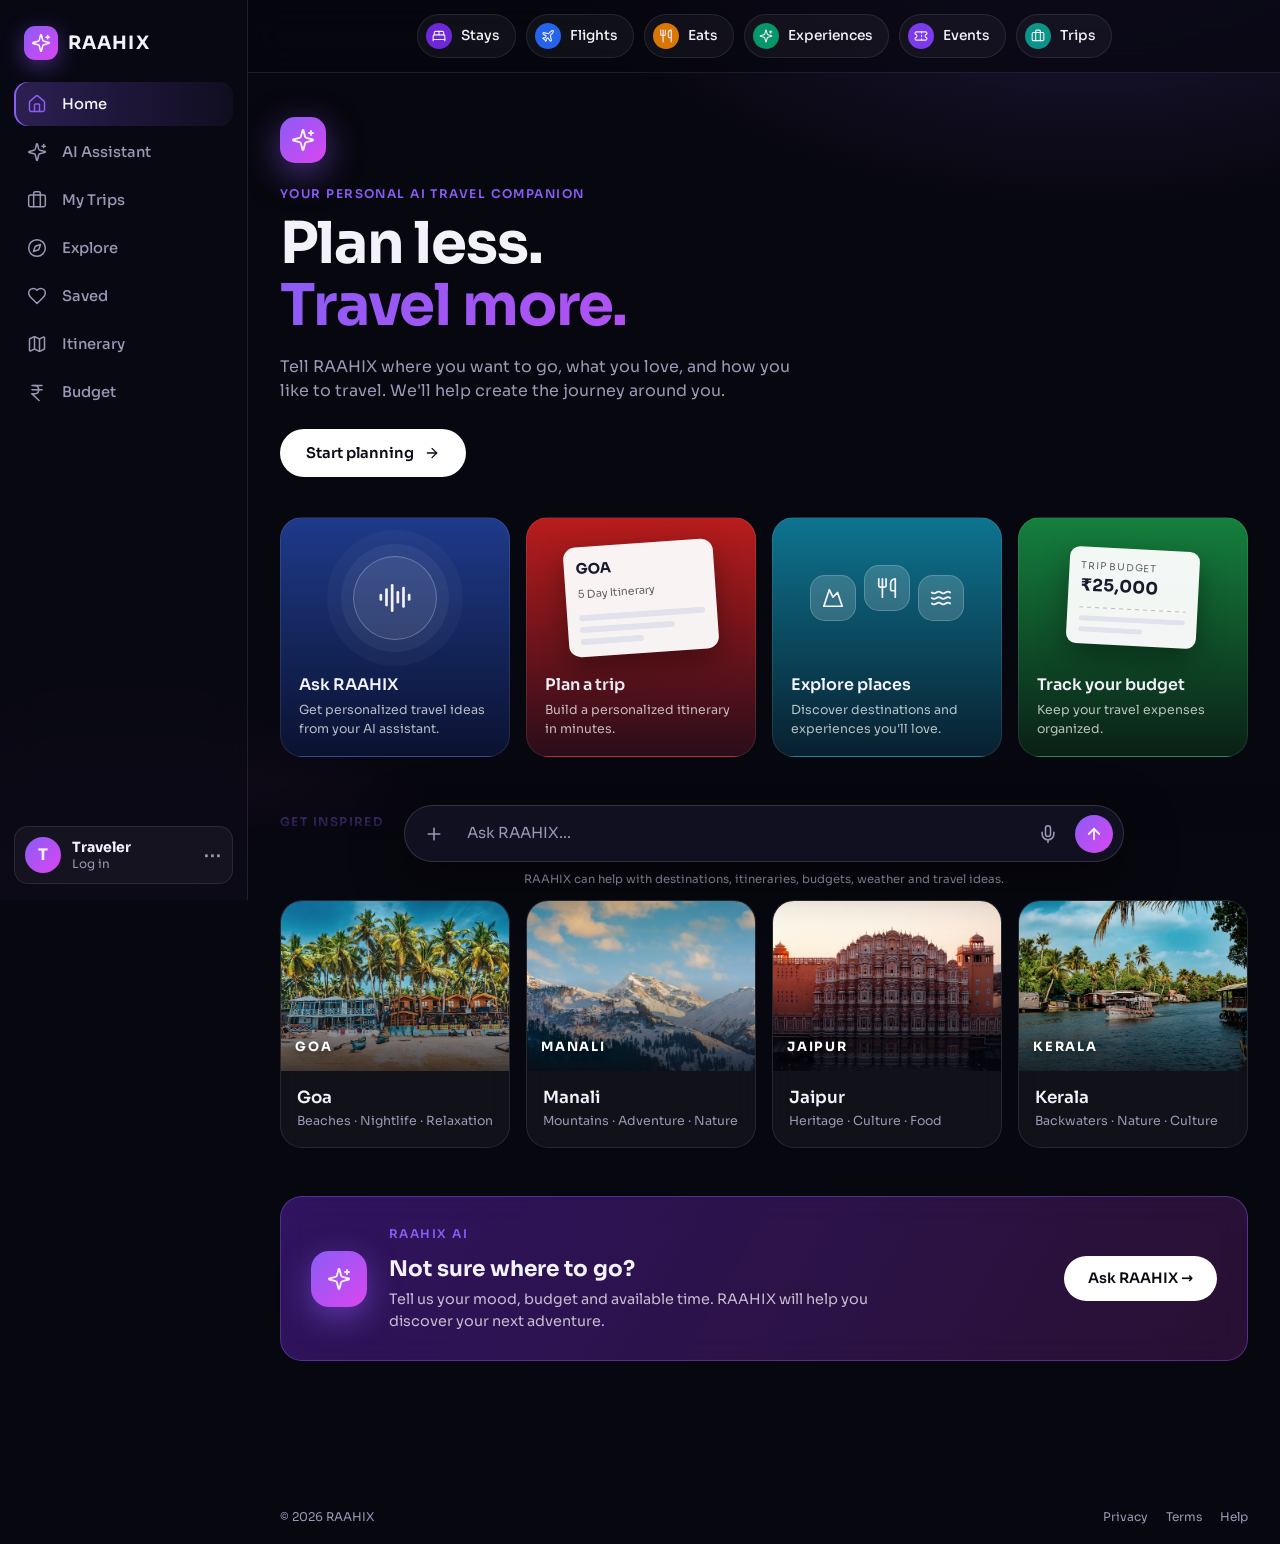
==== commit 792fe1f5: "Flights and Events pages" ====
--- a/frontend/index.html
+++ b/frontend/index.html
@@ -16,10 +16,10 @@
         <header class="topbar">
             <div class="category-scroll">
                 <a href="explore.html?cat=Stays" class="category"><span class="category-icon stay" data-icon="bed"></span>Stays</a>
-                <button class="category" disabled title="Coming soon"><span class="category-icon flight" data-icon="plane"></span>Flights</button>
+                <a href="flights.html" class="category"><span class="category-icon flight" data-icon="plane"></span>Flights</a>
                 <a href="explore.html?cat=Restaurants" class="category"><span class="category-icon food" data-icon="utensils"></span>Eats</a>
                 <a href="explore.html?cat=Experiences" class="category"><span class="category-icon experience" data-icon="sparkles"></span>Experiences</a>
-                <button class="category" disabled title="Coming soon"><span class="category-icon event" data-icon="ticket"></span>Events</button>
+                <a href="events.html" class="category"><span class="category-icon event" data-icon="ticket"></span>Events</a>
                 <a href="dashboard.html" class="category"><span class="category-icon trip" data-icon="briefcase"></span>Trips</a>
             </div>
         </header>
--- a/frontend/css/style.css
+++ b/frontend/css/style.css
@@ -877,4 +877,74 @@
 
 /* ============ CATEGORY LINKS ============ */
 .category:disabled { opacity: 0.45; cursor: not-allowed; }
-.category:disabled:hover { background: var(--panel); }+.category:disabled:hover { background: var(--panel); }
+
+/* ============ CHAT MESSAGES (AI) ============ */
+.msg { white-space: pre-wrap; overflow-wrap: anywhere; }
+.msg.bot.error { color: #f87171; border-color: rgba(248, 113, 113, 0.4); }
+
+/* ============ WEATHER ============ */
+.weather-section { margin-bottom: 32px; }
+.weather-note { color: var(--muted); font-size: 0.85rem; margin: 4px 0 12px; }
+
+.weather-row { display: grid; grid-template-columns: repeat(auto-fill, minmax(120px, 1fr)); gap: 10px; }
+.weather-card {
+  display: flex; flex-direction: column; align-items: center; gap: 4px;
+  padding: 14px 8px; text-align: center;
+  border-radius: var(--r-md); background: var(--panel); border: 1px solid var(--line);
+}
+.weather-card small { color: var(--muted); font-size: 0.75rem; }
+.weather-card strong { font-size: 0.95rem; }
+.weather-icon { font-size: 1.8rem; line-height: 1.2; }
+.weather-rain { color: #38bdf8 !important; }
+
+.weather-row + .weather-note { margin-top: 12px; }
+
+/* ============ PLACE DETAILS ============ */
+/* Card ke title par link, jo poore card ko clickable bana deta hai (heart alag kaam karta hai) */
+.place-card { position: relative; }
+.place-link { color: inherit; }
+.place-link::after { content: ""; position: absolute; inset: 0; z-index: 1; }
+.place-link:focus-visible { outline: none; }
+.place-card:focus-within { border-color: var(--violet); }
+.place-card .heart-btn { z-index: 2; }
+
+.detail-hero .place-emoji { position: absolute; right: 28px; top: 20px; font-size: 4rem; z-index: 1; }
+.place-actions { display: flex; flex-wrap: wrap; gap: 10px; margin-bottom: 28px; }
+.btn-ghost-outline.saved { background: rgba(139, 92, 246, 0.25); border-color: var(--violet); }
+
+.place-section { margin-bottom: 28px; }
+.place-section h2 { font-size: 1.2rem; margin-bottom: 10px; }
+.place-about { color: #cfcde6; max-width: 70ch; line-height: 1.7; margin-bottom: 12px; }
+
+.tips-list { list-style: none; display: flex; flex-direction: column; gap: 8px; max-width: 70ch; margin-bottom: 8px; }
+.tips-list li { padding: 10px 14px; border-radius: 10px; font-size: 0.9rem; background: rgba(139, 92, 246, 0.12); }
+
+@media (max-width: 600px) {
+  .detail-hero .place-emoji { font-size: 3rem; right: 18px; }
+}
+
+/* ============ EXPLORE (infinite scroll), PLACE INFO, FLIGHTS, EVENTS ============ */
+.city-go { padding: 11px 22px; white-space: nowrap; }
+.filter-input { width: 100%; margin-bottom: 18px; }
+.sentinel { height: 1px; }
+.attribution { color: var(--muted); font-size: 0.72rem; margin-top: 18px; text-align: center; }
+.place-tags { display: -webkit-box; -webkit-line-clamp: 2; -webkit-box-orient: vertical; overflow: hidden; }
+
+.info-rows { display: grid; gap: 10px; max-width: 70ch; margin-bottom: 8px; }
+.info-row {
+  display: flex; gap: 14px; padding: 12px 14px; font-size: 0.9rem;
+  border-radius: 10px; background: var(--panel); border: 1px solid var(--line);
+}
+.info-label { color: var(--muted); min-width: 70px; }
+.info-row > :last-child { overflow-wrap: anywhere; }
+.info-row a { color: var(--violet); text-decoration: underline; }
+
+/* Events */
+.event-card { padding: 18px; border-radius: var(--r-lg); background: var(--panel); border: 1px solid var(--line); display: flex; flex-direction: column; gap: 8px; }
+.event-card h3 { font-size: 1.05rem; }
+.event-when { color: var(--violet); font-size: 0.8rem; font-weight: 600; }
+.event-where { color: var(--muted); font-size: 0.82rem; }
+.event-about { font-size: 0.88rem; color: #cfcde6; line-height: 1.6; }
+.event-tip { font-size: 0.8rem; padding: 8px 12px; border-radius: 10px; background: rgba(139, 92, 246, 0.12); }
+.month-badge { align-self: flex-start; padding: 3px 10px; border-radius: 999px; font-size: 0.72rem; font-weight: 600; background: var(--grad); }
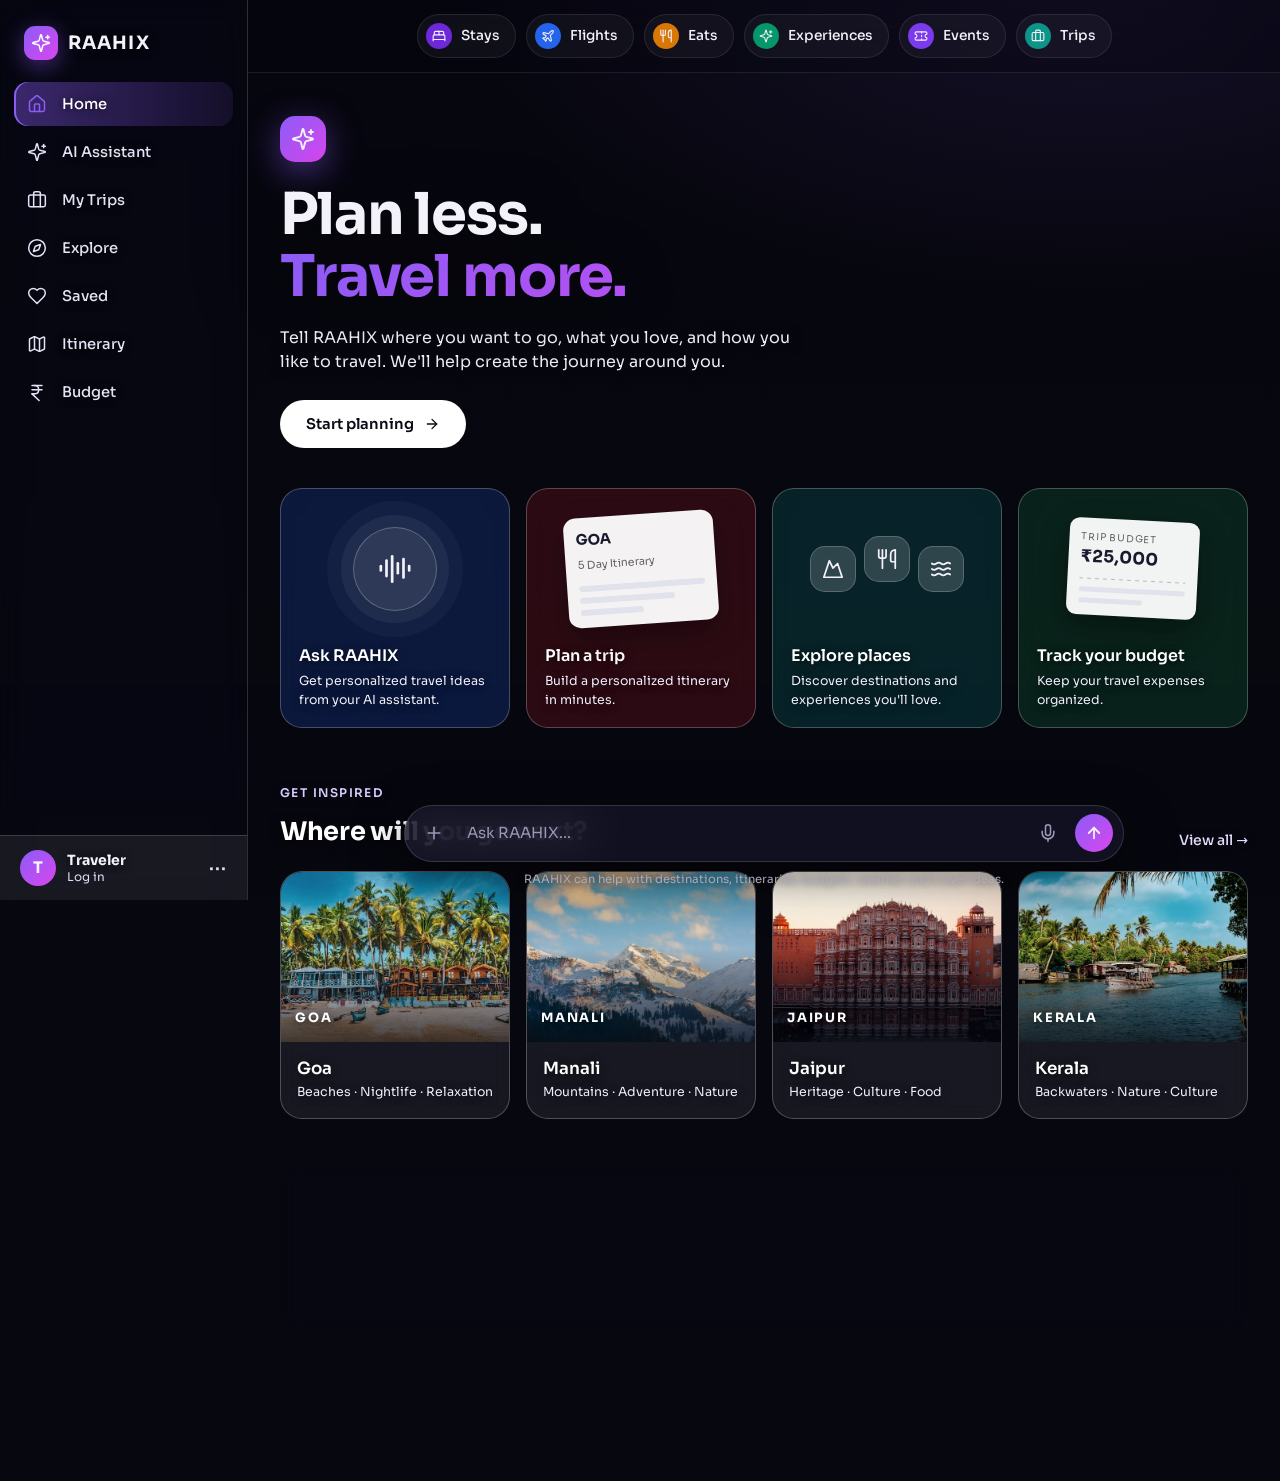
==== commit 3bb236ae: "Frontend: add animation and photos" ====
--- a/frontend/index.html
+++ b/frontend/index.html
@@ -5,12 +5,22 @@
     <meta name="viewport" content="width=device-width, initial-scale=1.0">
     <title>RAAHIX — Your AI Travel Companion</title>
     <link rel="stylesheet" href="css/style.css">
+    <noscript><style>.reveal, .reveal-fade { opacity: 1; transform: none; }</style></noscript>
 </head>
-<body>
+<body class="home">
 
     <div id="sidebar"></div>
 
     <main class="main-content">
+
+        <!-- BACKGROUND PHOTOS (rotate hoti hain) -->
+    <div class="hero-bg" aria-hidden="true">
+        <div class="hero-slide s1"></div>
+        <div class="hero-slide s2"></div>
+        <div class="hero-slide s3"></div>
+        <div class="hero-slide s4"></div>
+        <div class="hero-shade"></div>
+    </div>
 
         <!-- TOP CATEGORIES -->
         <header class="topbar">
@@ -29,7 +39,6 @@
             <!-- WELCOME -->
             <div class="welcome-section">
                 <div class="welcome-icon" data-icon="sparkles"></div>
-                <p class="eyebrow">YOUR PERSONAL AI TRAVEL COMPANION</p>
                 <h1>Plan less. <span>Travel more.</span></h1>
                 <p class="welcome-text">
                     Tell RAAHIX where you want to go, what you love,
@@ -42,7 +51,7 @@
             <!-- QUICK CARDS -->
             <div class="quick-cards">
 
-                <a href="assistant.html" class="quick-card assistant-card">
+                <a href="assistant.html" class="quick-card assistant-card" style="--i:0">
                     <div class="card-visual">
                         <div class="voice-circle" data-icon="voice"></div>
                     </div>
@@ -53,7 +62,7 @@
                     <span class="arrow" data-icon="arrow-right"></span>
                 </a>
 
-                <a href="create-trip.html" class="quick-card itinerary-card">
+                <a href="create-trip.html" class="quick-card itinerary-card" style="--i:1">
                     <div class="card-visual">
                         <div class="mini-itinerary">
                             <strong>GOA</strong>
@@ -68,7 +77,7 @@
                     <span class="arrow" data-icon="arrow-right"></span>
                 </a>
 
-                <a href="explore.html" class="quick-card explore-card">
+                <a href="explore.html" class="quick-card explore-card" style="--i:2">
                     <div class="card-visual">
                         <div class="destination-pills">
                             <span data-icon="mountain"></span>
@@ -83,7 +92,7 @@
                     <span class="arrow" data-icon="arrow-right"></span>
                 </a>
 
-                <a href="budget.html" class="quick-card budget-card">
+                <a href="budget.html" class="quick-card budget-card" style="--i:3">
                     <div class="card-visual">
                         <div class="receipt">
                             <small>TRIP BUDGET</small>
@@ -105,7 +114,7 @@
             <!-- DESTINATIONS -->
             <section class="discover-section">
 
-                <div class="section-header">
+                <div class="section-header reveal">
                     <div>
                         <p class="eyebrow">GET INSPIRED</p>
                         <h2>Where will you go next?</h2>
@@ -113,9 +122,9 @@
                     <a href="explore.html" class="view-all">View all →</a>
                 </div>
 
-                <div class="destination-grid">
-
-                    <article class="destination-card">
+                <div class="destination-grid reveal-fade">
+
+                    <article class="destination-card" style="--i:0">
                         <div class="destination-image goa"><span>GOA</span></div>
                         <div class="destination-details">
                             <h3>Goa</h3>
@@ -123,7 +132,7 @@
                         </div>
                     </article>
 
-                    <article class="destination-card">
+                    <article class="destination-card" style="--i:1">
                         <div class="destination-image manali"><span>MANALI</span></div>
                         <div class="destination-details">
                             <h3>Manali</h3>
@@ -131,7 +140,7 @@
                         </div>
                     </article>
 
-                    <article class="destination-card">
+                    <article class="destination-card" style="--i:2">
                         <div class="destination-image jaipur"><span>JAIPUR</span></div>
                         <div class="destination-details">
                             <h3>Jaipur</h3>
@@ -139,7 +148,7 @@
                         </div>
                     </article>
 
-                    <article class="destination-card">
+                    <article class="destination-card" style="--i:3">
                         <div class="destination-image kerala"><span>KERALA</span></div>
                         <div class="destination-details">
                             <h3>Kerala</h3>
@@ -152,7 +161,7 @@
             </section>
 
             <!-- AI BANNER -->
-            <section class="ai-banner">
+            <section class="ai-banner reveal">
                 <div class="ai-banner-icon" data-icon="sparkles"></div>
                 <div class="ai-banner-content">
                     <p class="eyebrow">RAAHIX AI</p>
@@ -181,20 +190,11 @@
             </p>
         </div>
 
-        <!-- FOOTER -->
-        <footer class="app-footer">
-            <span>© 2026 RAAHIX</span>
-            <div>
-                <a href="#">Privacy</a>
-                <a href="#">Terms</a>
-                <a href="#">Help</a>
-            </div>
-        </footer>
-
     </main>
 
     <script src="js/sidebar.js"></script>
     <script src="js/icons.js"></script>
     <script src="js/main.js"></script>
+    <script src="js/home.js"></script>
 </body>
 </html>
--- a/frontend/css/style.css
+++ b/frontend/css/style.css
@@ -76,9 +76,11 @@
 
 .profile-mini {
   display: flex; align-items: center; gap: 11px;
-  margin-top: 10px; padding: 10px;
-  background: var(--panel); border: 1px solid var(--line);
-  border-radius: var(--r-md);
+  /* sidebar ke padding (14px left/right, 16px bottom) ko cancel karke edge-to-edge */
+  margin: 10px -14px -16px; padding: 14px 20px;
+  background: var(--panel);
+  border: 0; border-top: 1px solid var(--line);
+  border-radius: 0;
   transition: background 0.15s;
 }
 .profile-mini:hover { background: var(--panel-hover); }
@@ -312,7 +314,7 @@
 .chat-send:hover { filter: brightness(1.12); }
 .chat-note { margin-top: 9px; font-size: 0.72rem; color: var(--muted); }
 
-/* ============ FOOTER ============ */
+/* ============ FOOTER (other pages) ============ */
 .app-footer {
   display: flex; justify-content: space-between; align-items: center;
   padding: 10px 32px 18px; font-size: 0.75rem; color: var(--muted);
@@ -947,4 +949,252 @@
 .event-where { color: var(--muted); font-size: 0.82rem; }
 .event-about { font-size: 0.88rem; color: #cfcde6; line-height: 1.6; }
 .event-tip { font-size: 0.8rem; padding: 8px 12px; border-radius: 10px; background: rgba(139, 92, 246, 0.12); }
-.month-badge { align-self: flex-start; padding: 3px 10px; border-radius: 999px; font-size: 0.72rem; font-weight: 600; background: var(--grad); }+.month-badge { align-self: flex-start; padding: 3px 10px; border-radius: 999px; font-size: 0.72rem; font-weight: 600; background: var(--grad); }
+
+
+/* =====================================================================
+   HOME PAGE ONLY (body class="home")
+   Background: P1-P4 poore page ke peeche fixed, crossfade + halka zoom
+   ===================================================================== */
+.home .main-content { position: relative; }
+.home .content-area { position: relative; z-index: 1; }
+
+/* ---------- Background: viewport par fixed, scroll par bhi poori screen mein ---------- */
+.hero-bg {
+  position: fixed; top: 0; bottom: 0; right: 0; left: 0;
+  z-index: 0; overflow: hidden; pointer-events: none;
+  background: #07070f;
+}
+.hero-slide {
+  position: absolute; inset: 0; opacity: 0;
+  background-size: cover; background-position: center;
+  animation: heroFade 24s linear infinite backwards;
+  will-change: opacity, transform;
+}
+.hero-slide.s1 { background-image: url("../assets/images/P1.jpg"); animation-delay: 0s; }
+.hero-slide.s2 { background-image: url("../assets/images/P2.jpg"); animation-delay: 6s; }
+.hero-slide.s3 { background-image: url("../assets/images/P3.jpg"); animation-delay: 12s; }
+.hero-slide.s4 { background-image: url("../assets/images/P4.jpg"); animation-delay: 18s; }
+
+/* Halka overlay: photo saaf dikhe, text bhi padha jaye */
+.hero-shade {
+  position: absolute; inset: 0;
+  background:
+    linear-gradient(180deg, rgba(7, 7, 15, 0.30) 0%, rgba(7, 7, 15, 0.38) 60%, rgba(7, 7, 15, 0.50) 100%),
+    radial-gradient(900px 420px at 85% 0%, rgba(139, 92, 246, 0.16), transparent 70%);
+}
+
+@media (max-width: 600px) {
+  .hero-bg { bottom: 0; }
+}
+
+/* ---------- Sidebar: transparent glass, peeche photo dikhe ---------- */
+body.has-bg .sidebar {
+  background: rgba(10, 10, 22, 0.22);
+  -webkit-backdrop-filter: blur(14px) saturate(140%);
+          backdrop-filter: blur(14px) saturate(140%);
+  border-right: 1px solid rgba(255, 255, 255, 0.16);
+}
+body.has-bg .sidebar .nav-item { color: #e4e2f5; text-shadow: 0 1px 8px rgba(0, 0, 0, 0.6); }
+body.has-bg .sidebar .nav-item:hover { background: rgba(255, 255, 255, 0.12); color: #fff; }
+body.has-bg .sidebar .nav-item.active {
+  background: linear-gradient(90deg, rgba(139, 92, 246, 0.4), rgba(139, 92, 246, 0.1));
+  color: #fff;
+}
+body.has-bg .sidebar .brand { text-shadow: 0 1px 10px rgba(0, 0, 0, 0.6); }
+body.has-bg .sidebar .profile-mini {
+  background: rgba(255, 255, 255, 0.07);
+  border-top: 1px solid rgba(255, 255, 255, 0.16);
+}
+body.has-bg .sidebar .profile-mini:hover { background: rgba(255, 255, 255, 0.14); }
+body.has-bg .sidebar .profile-info strong { text-shadow: 0 1px 8px rgba(0, 0, 0, 0.6); }
+body.has-bg .sidebar .profile-info small,
+body.has-bg .sidebar .more-icon { color: #e0def2; }
+
+@media (max-width: 600px) {
+  body.has-bg .sidebar { background: rgba(10, 10, 22, 0.55); }
+}
+
+/* ---------- Keyframes ---------- */
+@keyframes heroFade {
+  0%   { opacity: 0; transform: scale(1); }
+  5%   { opacity: 1; }
+  25%  { opacity: 1; }
+  31%  { opacity: 0; transform: scale(1.12); }
+  100% { opacity: 0; transform: scale(1.12); }
+}
+@keyframes riseIn {
+  from { opacity: 0; transform: translateY(24px); }
+  to   { opacity: 1; transform: none; }
+}
+@keyframes floatY {
+  0%, 100% { transform: translateY(0); }
+  50%      { transform: translateY(-8px); }
+}
+@keyframes pulseRing {
+  0%   { box-shadow: 0 0 0 0 rgba(255, 255, 255, 0.25), 0 0 0 12px rgba(255, 255, 255, 0.05); }
+  100% { box-shadow: 0 0 0 26px rgba(255, 255, 255, 0), 0 0 0 12px rgba(255, 255, 255, 0.05); }
+}
+
+/* ---------- Topbar (upar) aur chat bar (neeche): fixed, scroll nahi hote ---------- */
+.home .main-content { padding-top: 72px; padding-bottom: 125px; }
+
+.home .topbar {
+  position: fixed; top: 0; left: var(--sidebar-w); right: 0;
+  background: rgba(7, 7, 15, 0.4);
+}
+.home .chat-area {
+  position: fixed; bottom: 0; left: var(--sidebar-w); right: 0;
+  background: none;
+}
+
+@media (max-width: 600px) {
+  .home .main-content { padding-top: 58px; padding-bottom: 190px; }
+  .home .topbar { left: 0; }
+  .home .chat-area { left: 0; bottom: 62px; }
+}
+
+/* ---------- Hero text ---------- */
+.home .welcome-section h1 { filter: drop-shadow(0 4px 24px rgba(0, 0, 0, 0.55)); }
+.home .welcome-text { color: #ecebf8; text-shadow: 0 1px 14px rgba(0, 0, 0, 0.6); }
+
+.home .welcome-section > * { animation: riseIn 0.5s ease backwards; }
+.home .welcome-section > .welcome-icon { animation: riseIn 0.5s ease 0.05s backwards, floatY 4s ease-in-out 0.8s infinite; }
+.home .welcome-section > h1 { animation-delay: 0.12s; }
+.home .welcome-section > .welcome-text { animation-delay: 0.2s; }
+.home .welcome-section > .setup-btn { animation-delay: 0.28s; }
+
+/* ---------- 4 quick cards: glass ---------- */
+.home .quick-card {
+  background: rgba(255, 255, 255, 0.08) !important;
+  border: 1px solid rgba(255, 255, 255, 0.24) !important;
+  -webkit-backdrop-filter: blur(10px) saturate(140%);
+          backdrop-filter: blur(10px) saturate(140%);
+  transition: transform 0.25s, background 0.25s, border-color 0.25s;
+  animation: riseIn 0.5s ease backwards;
+  animation-delay: calc(var(--i, 0) * 60ms + 250ms);
+}
+.home .quick-card:hover {
+  background: rgba(255, 255, 255, 0.15) !important;
+  border-color: rgba(255, 255, 255, 0.45) !important;
+  transform: translateY(-4px);
+}
+.home .quick-card h3 { color: #fff; text-shadow: 0 2px 10px rgba(0, 0, 0, 0.6); }
+.home .quick-card p  { color: #f0eefb; text-shadow: 0 1px 8px rgba(0, 0, 0, 0.6); }
+
+.home .assistant-card { background: rgba(37, 99, 235, 0.20) !important; }
+.home .itinerary-card { background: rgba(220, 38, 38, 0.18) !important; }
+.home .explore-card   { background: rgba(13, 148, 136, 0.20) !important; }
+.home .budget-card    { background: rgba(22, 163, 74, 0.18) !important; }
+
+.voice-circle { animation: pulseRing 2.6s ease-out infinite; }
+
+/* ---------- Destination cards + AI banner: glass, background photo dikhe ---------- */
+.home .destination-card {
+  background: rgba(255, 255, 255, 0.07);
+  border: 1px solid rgba(255, 255, 255, 0.24);
+  -webkit-backdrop-filter: blur(10px) saturate(140%);
+          backdrop-filter: blur(10px) saturate(140%);
+}
+.home .destination-details h3 { color: #fff; text-shadow: 0 2px 10px rgba(0, 0, 0, 0.6); }
+.home .destination-details p  { color: #f0eefb; text-shadow: 0 1px 8px rgba(0, 0, 0, 0.6); }
+
+.home .ai-banner {
+  background: linear-gradient(120deg, rgba(109, 40, 217, 0.28), rgba(217, 70, 239, 0.12));
+  border: 1px solid rgba(255, 255, 255, 0.24);
+  -webkit-backdrop-filter: blur(10px) saturate(140%);
+          backdrop-filter: blur(10px) saturate(140%);
+}
+.home .ai-banner-content p:last-child { color: #f0eefb; text-shadow: 0 1px 8px rgba(0, 0, 0, 0.6); }
+
+/* Photo par violet text dikhta nahi, isliye halka */
+.home .eyebrow { color: #d8ccff; text-shadow: 0 1px 8px rgba(0, 0, 0, 0.6); }
+.home .view-all { color: #e4dbff; text-shadow: 0 1px 8px rgba(0, 0, 0, 0.6); }
+.home .section-header h2,
+.home .ai-banner-content h2 { color: #fff; text-shadow: 0 2px 12px rgba(0, 0, 0, 0.6); }
+.home .chat-note { color: #e0def2; text-shadow: 0 1px 8px rgba(0, 0, 0, 0.6); }
+
+/* ---------- Scroll reveal ---------- */
+.reveal { opacity: 0; transform: translateY(26px); transition: opacity 0.45s ease, transform 0.45s ease; }
+.reveal.in-view { opacity: 1; transform: none; }
+.reveal-fade { opacity: 0; transition: opacity 0.4s ease; }
+.reveal-fade.in-view { opacity: 1; }
+.destination-grid.in-view .destination-card {
+  animation: riseIn 0.45s ease backwards;
+  animation-delay: calc(var(--i, 0) * 70ms);
+}
+
+/* ---------- Hover ---------- */
+.destination-image { transition: transform 0.6s ease; }
+.destination-card:hover .destination-image { transform: scale(1.05); }
+.category { transition: transform 0.15s, background 0.15s, border-color 0.15s; }
+.category:hover { transform: translateY(-2px); }
+
+/* ---------- Reduced motion ---------- */
+@media (prefers-reduced-motion: reduce) {
+  .hero-slide, .home .welcome-section > *, .home .quick-card,
+  .voice-circle, .destination-grid .destination-card { animation: none !important; }
+  .hero-slide.s1 { opacity: 1; }
+  .reveal, .reveal-fade { opacity: 1; transform: none; transition: none; }
+}
+
+
+/* =====================================================================
+   BAAKI SAARE PAGES: wahi P1-P4 background + animation
+   (bg.js har page par .hero-bg inject karta hai aur body par .has-bg lagata hai)
+   ===================================================================== */
+
+/* Content photo ke upar rahe */
+body.has-bg .main-content { position: relative; z-index: 1; }
+
+/* Inner pages par overlay thoda gehra, taaki forms/cards padhne mein aayein */
+body.has-bg:not(.home) .hero-shade {
+  background:
+    linear-gradient(180deg, rgba(7, 7, 15, 0.55) 0%, rgba(7, 7, 15, 0.62) 60%, rgba(7, 7, 15, 0.72) 100%),
+    radial-gradient(900px 420px at 85% 0%, rgba(139, 92, 246, 0.16), transparent 70%);
+}
+
+/* Topbar halka glass */
+body.has-bg:not(.home) .topbar { background: rgba(7, 7, 15, 0.45); }
+
+/* Cards / panels: glass (peeche photo halki dikhe, text saaf rahe) */
+body.has-bg:not(.home) .panel-card,
+body.has-bg:not(.home) .trip-form,
+body.has-bg:not(.home) .trip-card,
+body.has-bg:not(.home) .place-card,
+body.has-bg:not(.home) .stat,
+body.has-bg:not(.home) .day-card,
+body.has-bg:not(.home) .tl-day,
+body.has-bg:not(.home) .event-card,
+body.has-bg:not(.home) .info-row,
+body.has-bg:not(.home) .weather-card,
+body.has-bg:not(.home) .profile-card,
+body.has-bg:not(.home) .auth-card,
+body.has-bg:not(.home) .msg.bot {
+  background: rgba(15, 12, 30, 0.5);
+  border-color: rgba(255, 255, 255, 0.18);
+  -webkit-backdrop-filter: blur(12px) saturate(140%);
+          backdrop-filter: blur(12px) saturate(140%);
+}
+body.has-bg:not(.home) .tab,
+body.has-bg:not(.home) .page-sub,
+body.has-bg:not(.home) .result-count,
+body.has-bg:not(.home) .progress-note,
+body.has-bg:not(.home) .empty-state p { color: #d9d7ee; }
+body.has-bg:not(.home) .page-head h1,
+body.has-bg:not(.home) .empty-state h3 { text-shadow: 0 2px 12px rgba(0, 0, 0, 0.6); }
+
+/* Assistant page: chat bar ka dark fade hatao */
+body.has-bg:not(.home) .chat-area {
+  background: linear-gradient(180deg, transparent, rgba(7, 7, 15, 0.55) 55%);
+}
+
+/* Page khulne par content halka upar aata hai */
+body.has-bg:not(.home) .content-area > * { animation: riseIn 0.5s ease backwards; }
+body.has-bg:not(.home) .content-area > *:nth-child(2) { animation-delay: 0.08s; }
+body.has-bg:not(.home) .content-area > *:nth-child(3) { animation-delay: 0.16s; }
+body.has-bg:not(.home) .content-area > *:nth-child(n+4) { animation-delay: 0.24s; }
+
+@media (prefers-reduced-motion: reduce) {
+  body.has-bg .content-area > * { animation: none !important; }
+}
